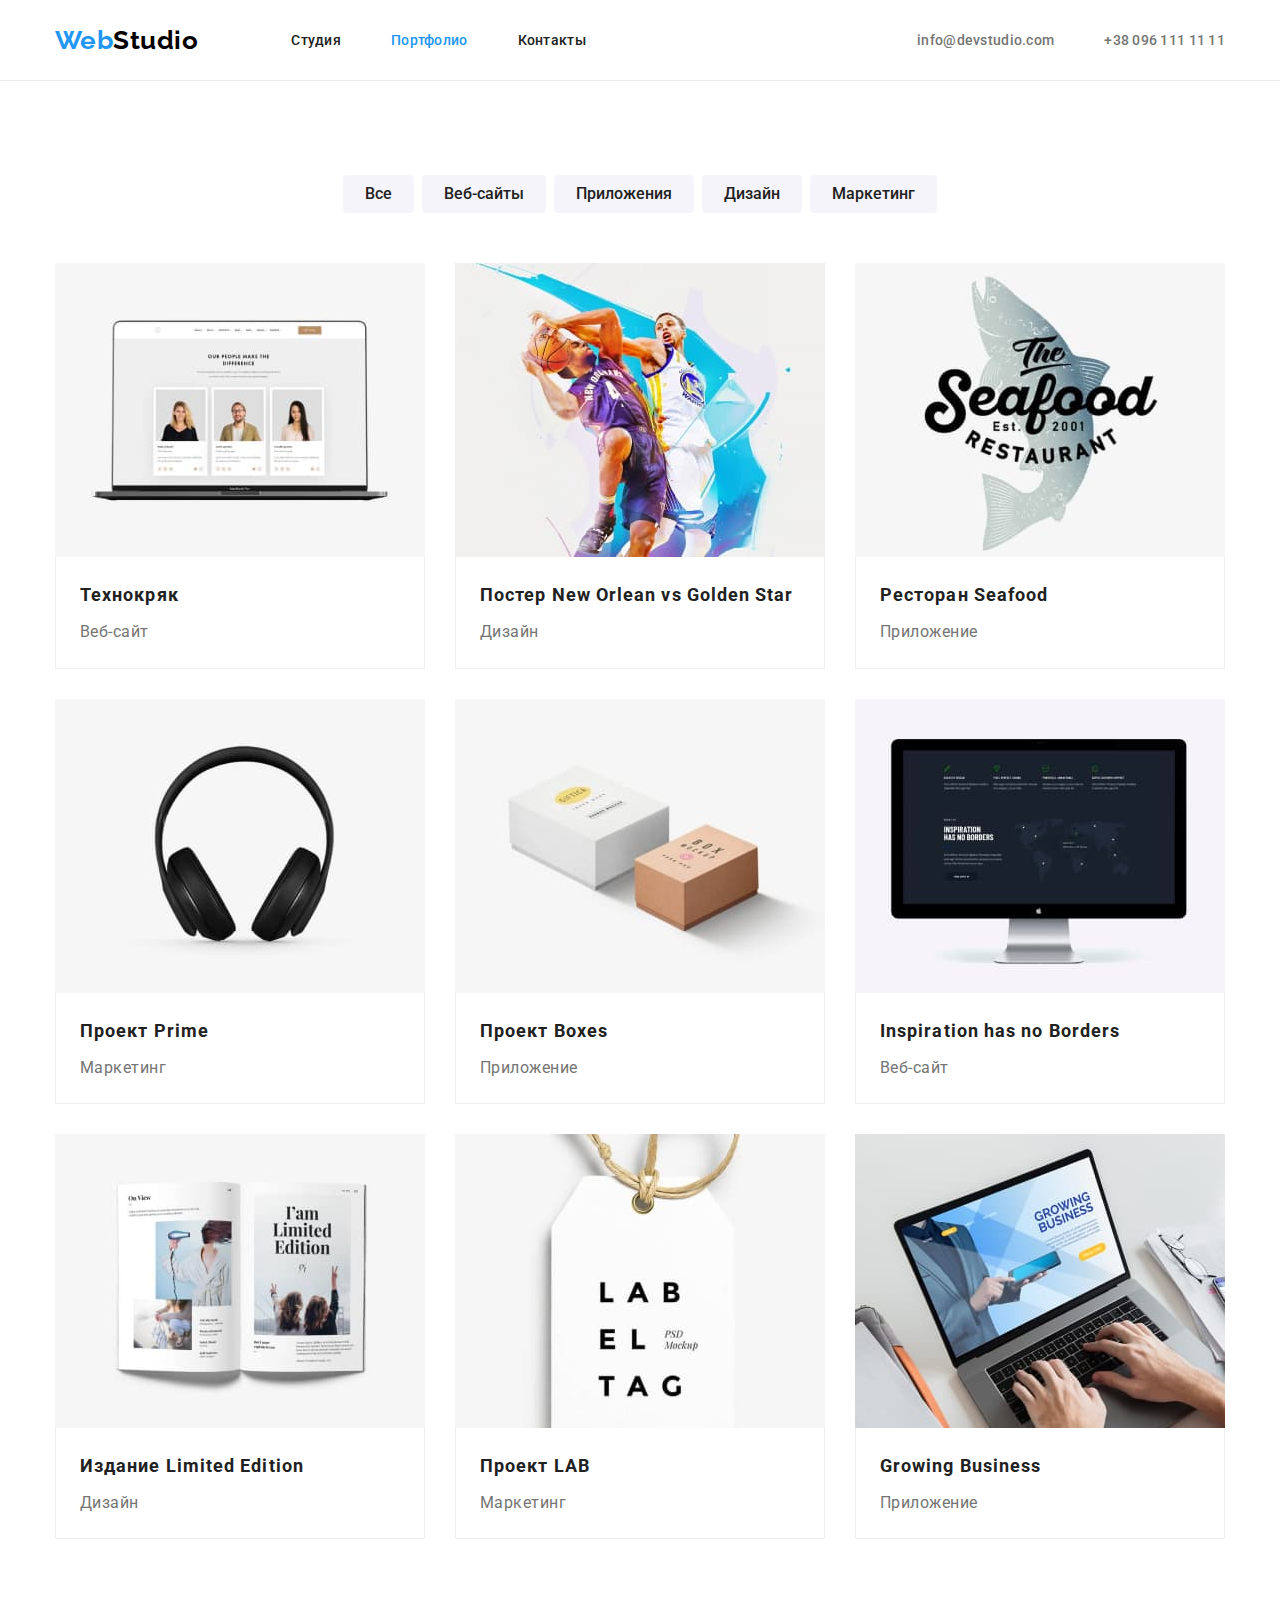
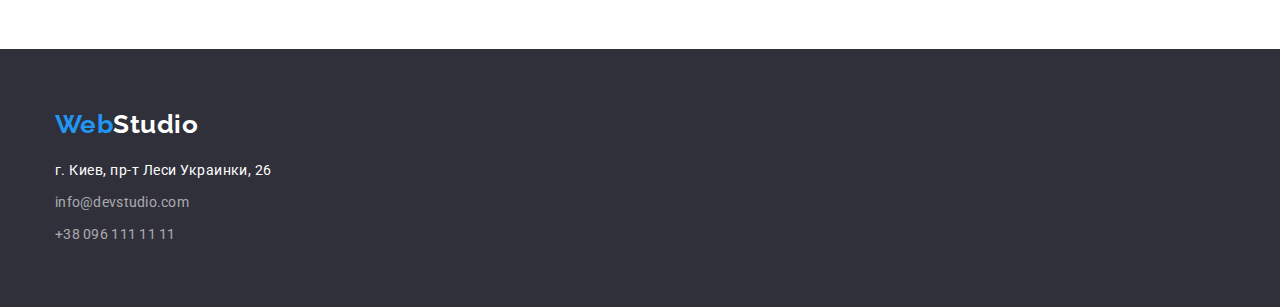
==== portfolio.html @ da756377 "Клонирует ДЗ-3" ====
<!DOCTYPE html>
<html lang="ru">

<head>
    <meta charset="UTF-8">
    <meta http-equiv="X-UA-Compatible" content="IE=edge">
    <meta name="viewport" content="width=device-width, initial-scale=1.0">
    <title>WebStudio</title>
    <link rel="preconnect" href="https://fonts.googleapis.com">
    <link rel="preconnect" href="https://fonts.gstatic.com" crossorigin>
    <link
        href="https://fonts.googleapis.com/css2?family=Raleway:wght@700&family=Roboto:wght@400;500;700;900&display=swap"
        rel="stylesheet">
    <link rel="stylesheet" href="https://cdnjs.cloudflare.com/ajax/libs/modern-normalize/1.0.0/modern-normalize.min.css" />
    <link rel="stylesheet" href="./css/style.css">
</head>

<body class="page">
<header class="header">
    <div class="container">
        <nav class="nav">
            <a href="/index.html" class="logo">Web<span class="logo-dark">Studio</span></a>
            <ul class="site-nav">
                <li class="item"><a href="./index.html" class="link">Студия</a></li>
                <li class="item"><a href="./portfolio.html" class="link current">Портфолио</a></li>
                <li class="item"><a href="" class="link">Контакты</a></li>
            </ul>
        </nav>
        <ul class="contact-list">
            <li class="item"><a href="mailto:info@devstudio.com" class="mail">info@devstudio.com</a></li>
            <li class="item"><a href="tel:+380961111111" class="tel">+38 096 111 11 11</a></li>
        </ul>
    </div>
</header>
    <main class="main-content">
        <!-- portfolio -->
        <section class="portfolio section">
            <div class="container">
            <h2 class="portfolio-title"> Портфолио</h2>
            <ul class="buttons-list">
                <li class="buttons-list-item">
                    <button type="button" class="portfolio-button">Все</button>
                </li>
                <li class="buttons-list-item">
                    <button type="button" class="portfolio-button">Веб-сайты</button>
                </li>
                <li class="buttons-list-item">
                    <button type="button" class="portfolio-button">Приложения</button>
                </li>
                <li class="buttons-list-item">
                    <button type="button" class="portfolio-button">Дизайн</button>
                </li>
                <li class="buttons-list-item">
                    <button type="button" class="portfolio-button">Маркетинг</button>
                </li>
            </ul>
            <ul class="portfolio-list">
                <li class="portfolio-item">
                    <a href="" class="portfolio-list-link">
                        <img src="./images/project-1.jpg" alt="Проект Технокряк" class="portfolio-img" width="370">
                        <div class="card-description">
                        <h3 class="portfolio-item-title">Технокряк</h3>
                        <p class="portfolio-item-text">Веб-сайт</p>
                        </div>
                    </a>
                </li>
                <li class="portfolio-item">
                    <a href="" class="portfolio-list-link">
                        <img src="./images/project-2.jpg" alt="Проект Постер New Orlean vs Golden Star" class="portfolio-img" width="370">
                        <div class="card-description">
                        <h3 class="portfolio-item-title">Постер New Orlean vs Golden Star</h3>
                        <p class="portfolio-item-text">Дизайн</p>
                        </div>
                    </a>
                </li>
                <li class="portfolio-item">
                    <a href="" class="portfolio-list-link">
                        <img src="./images/project-3.jpg" alt="Проект Ресторан Seafood" class="portfolio-img" width="370">
                        <div class="card-description">
                        <h3 class="portfolio-item-title">Ресторан Seafood</h3>
                        <p class="portfolio-item-text">Приложение</p>
                        </div>
                    </a>
                </li>
                <li class="portfolio-item">
                    <a href="" class="portfolio-list-link">
                        <img src="./images/project-4.jpg" alt="Проект Prime" class="portfolio-img" width="370">
                        <div class="card-description">
                        <h3 class="portfolio-item-title">Проект Prime</h3>
                        <p class="portfolio-item-text">Маркетинг</p>
                        </div>
                    </a>
                </li>
                <li class="portfolio-item">
                    <a href="" class="portfolio-list-link">
                        <img src="./images/project-5.jpg" alt="Проект Boxes" class="portfolio-img" width="370">
                        <div class="card-description">
                        <h3 class="portfolio-item-title">Проект Boxes</h3>
                        <p class="portfolio-item-text">Приложение</p>
                        </div>
                    </a>
                </li>
                <li class="portfolio-item">
                    <a href="" class="portfolio-list-link">
                        <img src="./images/project-6.jpg" alt="Проект Inspiration has no Borders" class="portfolio-img" width="370">
                        <div class="card-description">
                        <h3 class="portfolio-item-title">Inspiration has no Borders</h3>
                        <p class="portfolio-item-text">Веб-сайт</p>
                        </div>
                    </a>
                </li>
                <li class="portfolio-item">
                    <a href="" class="portfolio-list-link">
                        <img src="./images/project-7.jpg" alt="Проект Издание Limited Edition" class="portfolio-img" width="370">
                        <div class="card-description">
                        <h3 class="portfolio-item-title">Издание Limited Edition</h3>
                        <p class="portfolio-item-text">Дизайн</p>
                        </div>
                    </a>
                </li>
                <li class="portfolio-item">
                    <a href="" class="portfolio-list-link">
                        <img src="./images/project-8.jpg" alt="Проект LAB" class="portfolio-img" width="370">
                        <div class="card-description">
                        <h3 class="portfolio-item-title">Проект LAB</h3>
                        <p class="portfolio-item-text">Маркетинг</p>
                        </div>
                    </a>
                </li>
                <li class="portfolio-item">
                    <a href="" class="portfolio-list-link">
                        <img src="./images/project-9.jpg" alt="Проект Growing Business" class="portfolio-img" width="370">
                        <div class="card-description">
                        <h3 class="portfolio-item-title">Growing Business</h3>
                        <p class="portfolio-item-text">Приложение</p>
                        </div>
                    </a>
                </li>
            </ul>
            </div>
        </section>
    </main>
    <footer class="footer">
        <div class="container">
            <a href="/index.html" class="logo">Web<span class="logo-light">Studio</span></a>
            <address class="address">
                <ul class="address-list">
                    <li class="item"><a href="" class="address-item link">г. Киев, пр-т Леси Украинки, 26</a></li>
                    <li class="item"><a href="mailto:info@devstudio.com" class="mail link">info@devstudio.com</a></li>
                    <li class="item"><a href="tel:+380961111111" class="tel link">+38 096 111 11 11</a></li>
                </ul>
            </address>
        </div>
    </footer>
</body>

</html>
---- css/style.css ----
:root {
  --primary-text-color: #757575;
  --secondary-text-color: #ffffff;
  --title-text-color: #212121;
  --accent-color: #2196f3;
  --primary-background-color: #ffffff;
  --secondary-background-color: #2f303a;
}
body {
  color: var(--primary-text-color);
  font-family: Roboto, sans-serif;
  letter-spacing: 0.03em;
}
.container {
  width: 1200px;
  margin: 0 auto;
  padding-left: 15px;
  padding-right: 15px;
}
/* header */
.header {
  background-color: var(--primary-background-color);
  border-bottom: 1px solid #ececec;
}
.header .container {
  display: flex;
}
.nav {
  display: flex;
  align-items: center;
}
/* logo */
.logo {
  margin-right: 93px;
  color: var(--accent-color);
  text-decoration: none;
  font-family: Raleway, sans-serif;
  font-weight: 700;
  font-size: 26px;
  line-height: 1.17;
}
.logo-dark {
  color: #000000;
}
.logo-light {
  color: #ffffff;
}
/* site nav */
.site-nav {
  display: flex;
  list-style: none;
  margin-top: 0;
  margin-bottom: 0;
  padding-left: 0;
}
.site-nav .link {
  display: block;
  padding-top: 32px;
  padding-bottom: 32px;

  color: var(--title-text-color);
  text-decoration: none;
  font-weight: 500;
  font-size: 14px;
  line-height: 1.15;
  letter-spacing: 0.02em;
}
.site-nav .item:not(:last-child) {
  margin-right: 50px;
}
.site-nav .link:hover,
.site-nav .link:focus {
  color: var(--accent-color);
}
.site-nav .link.current {
  color: var(--accent-color);
}
/* contacts */
.contact-list {
  list-style: none;
  display: flex;
  align-items: center;
  margin-top: 0;
  margin-bottom: 0;
  margin-left: auto;
  padding-left: 0;

  color: var(--primary-text-color);
}
.contact-list li:not(:last-child) {
  margin-right: 50px;
}
.mail,
.tel {
  color: var(--primary-text-color);
  font-style: normal;
  font-weight: 500;
  font-size: 14px;
  line-height: 1.14;
  letter-spacing: 0.02em;
  text-decoration: none;
}
.mail:hover,
.mail:focus,
.tel:hover,
.tel:focus {
  color: var(--accent-color);
}
/* main */
.main-content {
  background-color: var(--primary-background-color);
}
.section {
  padding-top: 94px;
  padding-bottom: 94px;
}
/* hero */
.hero {
  box-sizing: border-box;
  padding-top: 200px;
  padding-bottom: 200px;
  text-align: center;

  background-color: var(--secondary-background-color);
}
.hero-title {
  width: 700px;
  margin-top: 0;
  margin-bottom: 30px;
  margin-left: auto;
  margin-right: auto;

  color: var(--secondary-text-color);
  font-weight: 900;
  font-size: 44px;
  line-height: 1.37;
  text-align: center;
  letter-spacing: 0.06em;
  text-transform: uppercase;
}
.hero .button {
  padding: 10px 32px;
  border-radius: 4px;
  border-color: var(--accent-color);
  border-style: none;

  font-family: inherit;
  color: var(--secondary-text-color);
  background-color: var(--accent-color);
  font-weight: 700;
  font-size: 16px;
  line-height: 1.9;
  letter-spacing: 0.06em;
}
/* features */

.features-title {
  color: transparent;
  line-height: 0;
  margin: 0;
}
.features-list {
  list-style: none;
  padding-left: 0;
  display: flex;
  margin: 0;
}
.features-list .item {
  flex-basis: calc((100% - 90px) / 4);
}
.features-list .item:not(:last-child) {
  margin-right: 30px;
}
.features-list-title {
  margin-top: 0;
  margin-bottom: 10px;

  color: var(--title-text-color);
  font-size: 14px;
  line-height: 1.14;
  text-transform: uppercase;
}
.fetures-list-text {
  margin-top: 0;
  margin-bottom: 0;

  font-size: 14px;
  line-height: 1.7;
}
/* work */
.work {
  padding-top: 0;
}
.work-title {
  margin-top: 0;
  margin-bottom: 50px;

  color: var(--title-text-color);
  font-size: 36px;
  line-height: 1.17;
  text-align: center;
}
.work-list {
  display: flex;
  padding-left: 0;
  margin-top: 0;
  margin-bottom: 0;
  list-style: none;
}
.work-list .item:not(:last-child) {
  margin-right: 30px;
}
.work-list img {
  display: block;
}
/* team */
.team {
  background-color: #f5f4fa;
}
.team-title {
  margin-top: 0;
  margin-bottom: 50px;

  color: var(--title-text-color);
  font-size: 36px;
  line-height: 1.17;
  text-align: center;
}
.team-list {
  padding-left: 0;
  margin-top: 0;
  margin-bottom: 0;
  display: flex;
  list-style: none;
}
.team-list .item {
  background-color: var(--primary-background-color);
}
.team-list .item:not(:last-child) {
  margin-right: 30px;
}
.team-list img {
  display: block;
}
.team-list .card-description {
  padding-top: 30px;
  padding-bottom: 30px;
}
.team-list-title {
  margin-top: 0;
  margin-bottom: 10px;

  color: var(--title-text-color);
  font-weight: 500;
  font-size: 16px;
  line-height: 1.2;
  text-align: center;
}
.team-list-text {
  margin-top: 0;
  margin-bottom: 0;

  font-size: 16px;
  line-height: 1.2;
  text-align: center;
}

/* portfolio */

.portfolio-title {
  margin: 0;
  color: transparent;
  line-height: 0;
}
.buttons-list {
  padding-left: 0;
  margin-top: 0;
  margin-bottom: 50px;
  display: flex;
  justify-content: center;
  list-style: none;
}
.buttons-list-item:not(:last-child) {
  margin-right: 8px;
}
.portfolio-button {
  padding: 6px 22px;
  border-color: #f5f4fa;
  border-radius: 4px;
  border-style: none;

  font-family: inherit;
  font-weight: 500;
  font-size: 16px;
  line-height: 1.65;
  color: var(--title-text-color);
  background-color: #f5f4fa;
  cursor: pointer;
}
.portfolio-button:focus,
.portfolio-button:hover {
  border-color: var(--accent-color);

  color: var(--secondary-text-color);
  background-color: var(--accent-color);
}

.portfolio-list {
  list-style: none;
  display: flex;
  flex-wrap: wrap;
  padding-left: 0;
  margin-top: 0;
  margin-top: -30px;
  margin-left: -30px;
}
.portfolio-item {
  flex-basis: calc((100% - 90px) / 3);
  margin-left: 30px;
  margin-top: 30px;
}
.portfolio-list-link {
  text-decoration: none;
}
.portfolio-img {
  display: block;
}
.portfolio-list-link .card-description {
  padding: 20px 24px;
  border-left: 1px solid #eeeeee;
  border-right: 1px solid #eeeeee;
  border-bottom: 1px solid #eeeeee;
}
.portfolio-item-title {
  margin-top: 0;
  margin-bottom: 4px;

  font-size: 18px;
  line-height: 2;
  letter-spacing: 0.06em;
  color: var(--title-text-color);
}
.portfolio-item-text {
  margin: 0;

  font-size: 16px;
  line-height: 1.88;
  color: var(--primary-text-color);
}
/* footer */
.footer {
  padding-top: 60px;
  padding-bottom: 60px;

  background-color: var(--secondary-background-color);
}
.footer .logo {
  display: inline-block;
  margin-right: 0;
  margin-bottom: 20px;
}
.address .link {
  text-decoration: none;
}
.address-list {
  margin-top: 0;
  margin-bottom: 0;
  padding-left: 0;
  list-style: none;
}
.address-list .item:not(:last-child) {
  margin-bottom: 8px;
}
.address-item {
  display: block;
  color: var(--secondary-text-color);
  font-style: normal;
  font-size: 14px;
  line-height: 1.7;
}
.address-item:focus,
.address-item:hover {
  color: var(--accent-color);
}
.footer .mail,
.footer .tel {
  font-style: normal;
  font-weight: 400;
  font-size: 14px;
  line-height: 1.7;
  color: rgba(255, 255, 255, 0.6);
}
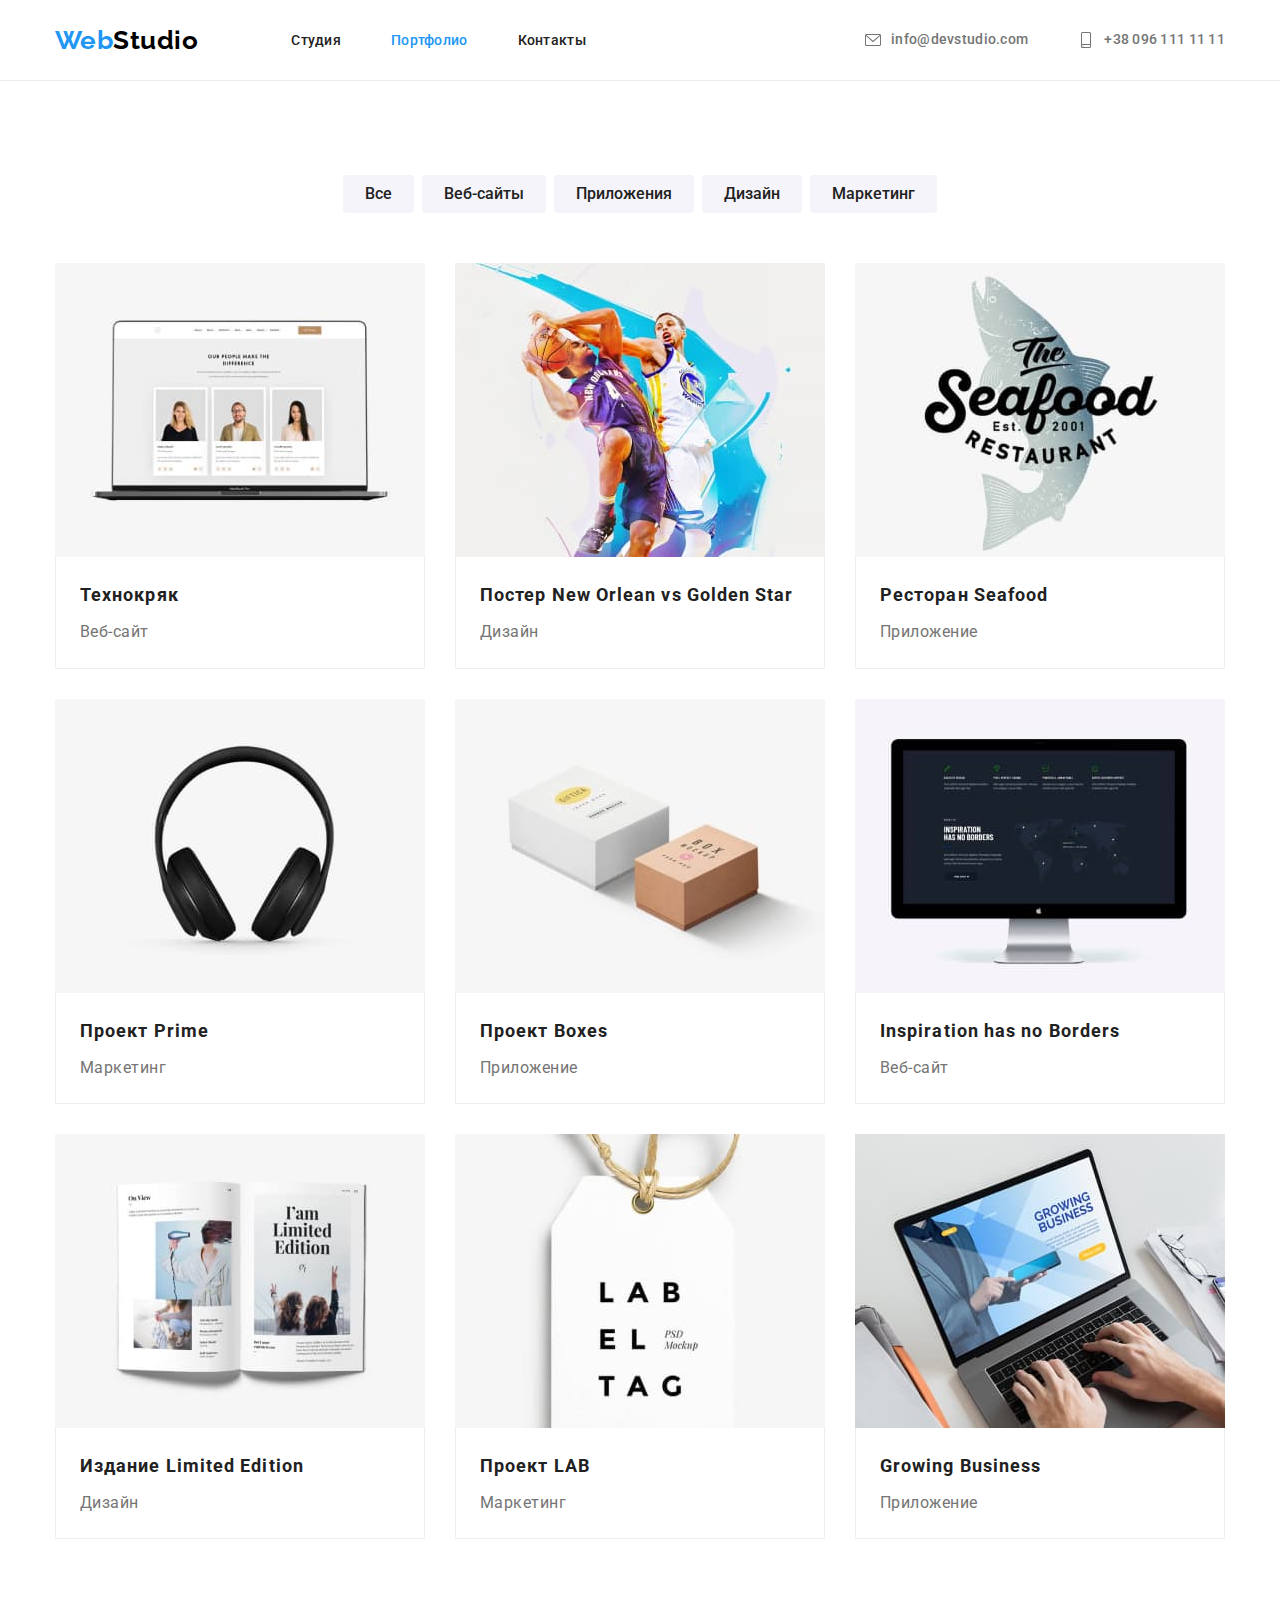
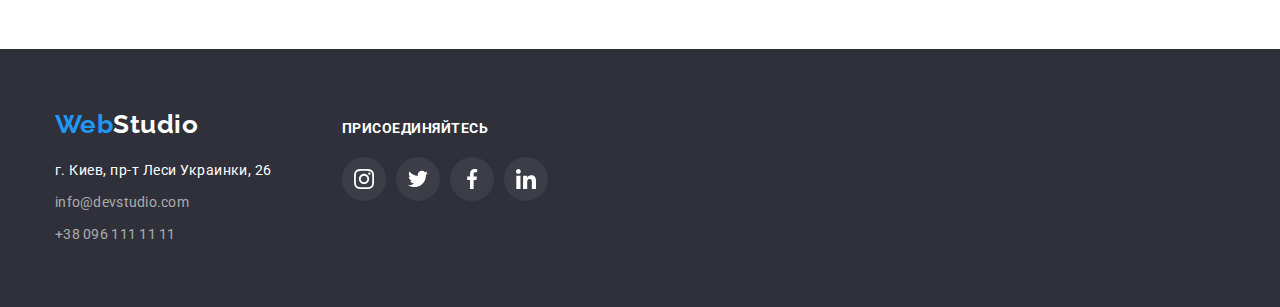
==== commit 0ecdc2ee: "Добавляет иконки и прочее оформление" ====
--- a/portfolio.html
+++ b/portfolio.html
@@ -27,8 +27,21 @@
             </ul>
         </nav>
         <ul class="contact-list">
-            <li class="item"><a href="mailto:info@devstudio.com" class="mail">info@devstudio.com</a></li>
-            <li class="item"><a href="tel:+380961111111" class="tel">+38 096 111 11 11</a></li>
+            <li class="item">
+                <a href="mailto:info@devstudio.com" class="mail">
+                    <svg class="icon" width="16" height="16">
+                        <use href="./images/icons.svg#envelope"></use>
+                    </svg>
+                    info@devstudio.com</a>
+            </li>
+            <li class="item">
+                <a href="tel:+380961111111" class="tel">
+                    <svg class="icon" width="16" height="16">
+                        <use href="./images/icons.svg#smartphone"></use>
+                    </svg>
+                    +38 096 111 11 11
+                </a>
+            </li>
         </ul>
     </div>
 </header>
@@ -140,8 +153,9 @@
             </div>
         </section>
     </main>
-    <footer class="footer">
-        <div class="container">
+<footer class="footer">
+    <div class="container">
+        <div class="address-box">
             <a href="/index.html" class="logo">Web<span class="logo-light">Studio</span></a>
             <address class="address">
                 <ul class="address-list">
@@ -151,7 +165,41 @@
                 </ul>
             </address>
         </div>
-    </footer>
+        <div class="join-box">
+            <h2 class="join-title">Присоединяйтесь</h2>
+            <ul class="icon-box">
+                <li class="icon-box-item">
+                    <a href="" class="icon-link">
+                        <svg class="icon" width="20" height="20">
+                            <use href="./images/icons.svg#instagram"></use>
+                        </svg>
+                    </a>
+                </li>
+                <li class="icon-box-item">
+                    <a href="" class="icon-link">
+                        <svg class="icon" width="20" height="20">
+                            <use href="./images/icons.svg#twitter"></use>
+                        </svg>
+                    </a>
+                </li>
+                <li class="icon-box-item">
+                    <a href="" class="icon-link">
+                        <svg class="icon" width="20" height="20">
+                            <use href="./images/icons.svg#facebook"></use>
+                        </svg>
+                    </a>
+                </li>
+                <li class="icon-box-item">
+                    <a href="" class="icon-link">
+                        <svg class="icon" width="20" height="20">
+                            <use href="./images/icons.svg#linkedin"></use>
+                        </svg>
+                    </a>
+                </li>
+            </ul>
+        </div>
+    </div>
+</footer>
 </body>
 
 </html>--- a/css/style.css
+++ b/css/style.css
@@ -5,6 +5,7 @@
   --accent-color: #2196f3;
   --primary-background-color: #ffffff;
   --secondary-background-color: #2f303a;
+  --icon-link-color: #afb1b8;
 }
 body {
   color: var(--primary-text-color);
@@ -92,6 +93,9 @@
 }
 .mail,
 .tel {
+  display: flex;
+  align-items: center;
+
   color: var(--primary-text-color);
   font-style: normal;
   font-weight: 500;
@@ -106,6 +110,11 @@
 .tel:focus {
   color: var(--accent-color);
 }
+.contact-list .icon {
+  margin-right: 10px;
+
+  fill: currentColor;
+}
 /* main */
 .main-content {
   background-color: var(--primary-background-color);
@@ -120,7 +129,14 @@
   padding-top: 200px;
   padding-bottom: 200px;
   text-align: center;
-
+  background-image: linear-gradient(
+      rgba(47, 48, 58, 0.4),
+      rgba(47, 48, 58, 0.4)
+    ),
+    url("/images/BgImg.jpg");
+  background-repeat: no-repeat;
+  background-size: 1600px;
+  background-position: center;
   background-color: var(--secondary-background-color);
 }
 .hero-title {
@@ -171,6 +187,18 @@
 .features-list .item:not(:last-child) {
   margin-right: 30px;
 }
+.features-list .icon-box {
+  padding-top: 25px;
+  padding-bottom: 25px;
+  background-color: #f5f4fa;
+  margin-bottom: 30px;
+  border-radius: 4px;
+}
+.features-list .icon {
+  display: block;
+  align-items: center;
+  margin: auto;
+}
 .features-list-title {
   margin-top: 0;
   margin-bottom: 10px;
@@ -235,6 +263,7 @@
 }
 .team-list .item {
   background-color: var(--primary-background-color);
+  box-shadow: 0px 4px 4px rgba(0, 0, 0, 0.25);
 }
 .team-list .item:not(:last-child) {
   margin-right: 30px;
@@ -264,7 +293,68 @@
   line-height: 1.2;
   text-align: center;
 }
-
+.card-description .icon-box {
+  list-style: none;
+  padding-left: 0;
+  display: flex;
+  justify-content: center;
+  margin: 16px auto 0 auto;
+}
+.card-description .icon-link {
+  display: block;
+  padding: 12px;
+}
+.card-description .icon-link {
+  border-radius: 50%;
+  color: var(--icon-link-color);
+}
+.card-description .icon-link:hover,
+.card-description .icon-link:focus {
+  color: var(--secondary-text-color);
+  background-color: var(--accent-color);
+}
+.card-description .icon-box-item:not(:last-child) {
+  margin-right: 10px;
+}
+.card-description .icon {
+  display: block;
+  fill: currentColor;
+}
+/* clients */
+
+.clients-title {
+  margin-top: 0;
+  margin-bottom: 50px;
+
+  color: var(--title-text-color);
+  font-size: 36px;
+  line-height: 1.17;
+  text-align: center;
+}
+.clients-list {
+  display: flex;
+  justify-content: space-between;
+
+  padding: 0;
+  margin: 0;
+  list-style: none;
+}
+.clients-list-item .icon-link {
+  display: block;
+  padding: 13px 31px;
+  border: 1px solid var(--icon-link-color);
+  border-radius: 4px;
+  color: var(--icon-link-color);
+}
+.clients-list-item .icon-link:focus,
+.clients-list-item .icon-link:hover {
+  color: var(--accent-color);
+  border-color: var(--accent-color);
+}
+.clients-list-item .icon {
+  display: block;
+  fill: currentColor;
+}
 /* portfolio */
 
 .portfolio-title {
@@ -300,9 +390,10 @@
 .portfolio-button:focus,
 .portfolio-button:hover {
   border-color: var(--accent-color);
-
   color: var(--secondary-text-color);
   background-color: var(--accent-color);
+  box-shadow: 0px 3px 1px rgba(0, 0, 0, 0.1), 0px 1px 2px rgba(0, 0, 0, 0.08),
+    0px 2px 2px rgba(0, 0, 0, 0.12);
 }
 
 .portfolio-list {
@@ -318,6 +409,11 @@
   flex-basis: calc((100% - 90px) / 3);
   margin-left: 30px;
   margin-top: 30px;
+}
+.portfolio-item:focus,
+.portfolio-item:hover {
+  box-shadow: 0px 1px 1px rgba(0, 0, 0, 0.12), 0px 4px 4px rgba(0, 0, 0, 0.06),
+    1px 4px 6px rgba(0, 0, 0, 0.16);
 }
 .portfolio-list-link {
   text-decoration: none;
@@ -354,6 +450,13 @@
 
   background-color: var(--secondary-background-color);
 }
+.footer .container {
+  display: flex;
+  align-items: flex-start;
+}
+.footer .address-box {
+  margin-right: 70px;
+}
 .footer .logo {
   display: inline-block;
   margin-right: 0;
@@ -390,3 +493,44 @@
   line-height: 1.7;
   color: rgba(255, 255, 255, 0.6);
 }
+
+.footer .join-box {
+  padding-top: 12px;
+}
+.join-box .join-title {
+  margin-top: 0;
+  margin-bottom: 20px;
+
+  font-weight: 700;
+  font-size: 14px;
+  line-height: 1.14;
+  text-transform: uppercase;
+  color: var(--secondary-text-color);
+}
+.join-box .icon-box {
+  list-style: none;
+  padding-left: 0;
+  display: flex;
+  justify-content: center;
+  margin: 16px auto 0 auto;
+}
+.join-box .icon-link {
+  display: block;
+  padding: 12px;
+  background-color: #ffffff10;
+}
+.join-box .icon-link {
+  border-radius: 50%;
+  color: var(--secondary-text-color);
+}
+.join-box .icon-link:hover,
+.join-box .icon-link:focus {
+  background-color: var(--accent-color);
+}
+.join-box .icon-box-item:not(:last-child) {
+  margin-right: 10px;
+}
+.join-box .icon {
+  display: block;
+  fill: currentColor;
+}
